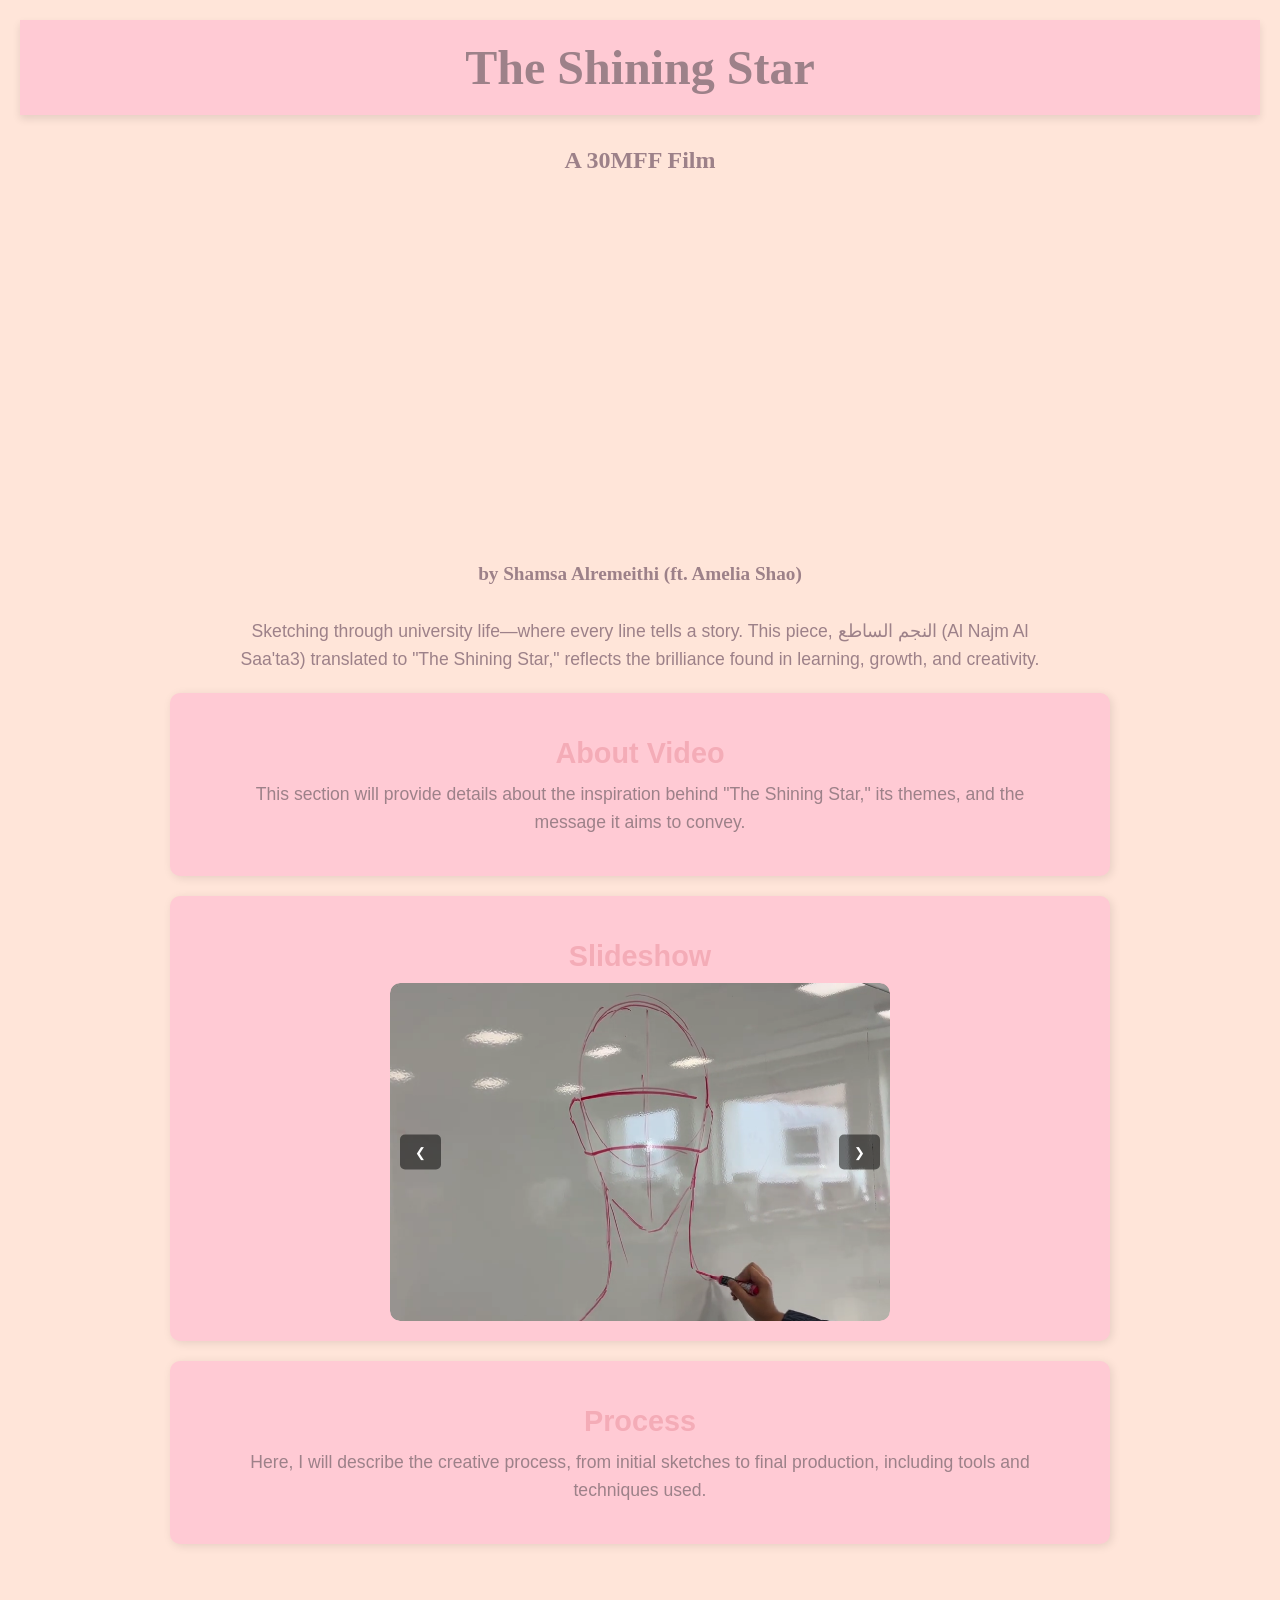
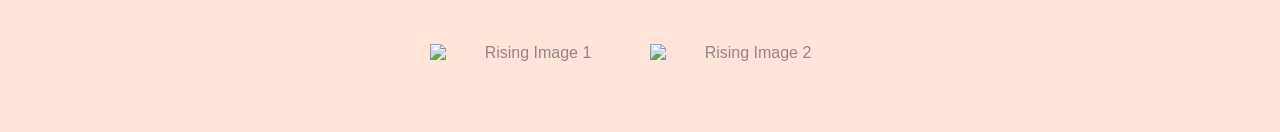
==== index.html @ 3c2cc691 "Update Files" ====
<!DOCTYPE html>
<html lang="en">
<head>
    <meta charset="UTF-8">
    <meta name="viewport" content="width=device-width, initial-scale=1.0">
    <title>The Shining Star</title>
    <link rel="stylesheet" href="style.css">
</head>
<body>

    <!-- Pink Banner -->
    <div class="banner">
        <h1>The Shining Star</h1>
    </div>

    <center><h4>A 30MFF Film</h4></center>

    <center>
        <iframe width="560" height="315" src="https://www.youtube.com/embed/K5BdJ549cKo" 
                title="YouTube video player" frameborder="0" 
                allow="accelerometer; autoplay; clipboard-write; encrypted-media; gyroscope; picture-in-picture; web-share" 
                referrerpolicy="strict-origin-when-cross-origin" allowfullscreen>
        </iframe>
    </center>

    <center><h5>by Shamsa Alremeithi (ft. Amelia Shao)</h5></center>

    <center>
        <p>
            Sketching through university life—where every line tells a story. 
            This piece, النجم الساطع (Al Najm Al Saa'ta3) translated to "The Shining Star," 
            reflects the brilliance found in learning, growth, and creativity.
        </p>
    </center>

    <!-- Sections -->
    <div class="section">
        <h2>About Video</h2>
        <p>
            This section will provide details about the inspiration behind "The Shining Star," 
            its themes, and the message it aims to convey.
        </p>
    </div>

    <div class="section">
        <h2>Slideshow</h2>
        <div class="slideshow-container">
            <img class="slide" src="Process1.png" alt="Slide 1">
            <img class="slide" src="Process2.png" alt="Slide 2">
            <img class="slide" src="Final_Drawing.png" alt="Slide 3">
            <button class="prev" onclick="changeSlide(-1)">&#10094;</button>
            <button class="next" onclick="changeSlide(1)">&#10095;</button>
        </div>
    </div>
   
    <script src="script.js"></script>
    
    <div class="section">
        <h2>Process</h2>
        <p>
            Here, I will describe the creative process, from initial sketches to final production, 
            including tools and techniques used.
        </p>
    </div>
    
    <div class="rising-images">
        <img class="rising" src="images/rise1.jpg" alt="Rising Image 1">
        <img class="rising" src="images/rise2.jpg" alt="Rising Image 2">
    </div>
    
    

</body>
</html>
---- style.css ----
/* General Styling */
body {
    background-color: #FFE5D9;
    color: #9D8189;
    font-family: Calibri, sans-serif;
    margin: 0;
    padding: 20px;
    text-align: center;
    position: relative; /* Ensures that the stars are positioned relative to the body */
}

/* Banner Styling */
.banner {
    background-color: #FFCAD4;
    padding: 20px 0;
    margin: 0;
    box-shadow: 0px 4px 8px rgba(0, 0, 0, 0.1);
}

.banner h1 {
    font-family: Georgia, serif;
    font-size: 3rem;
    color: #9D8189;
    margin: 0;
}

/* Other Styling (unchanged) */
h4, h5 {
    font-family: Georgia, serif;
    color: #9D8189;
}

h4 {
    font-size: 1.5rem;
    margin-bottom: 20px;
}

h5 {
    font-size: 1.2rem;
    margin-top: 10px;
}

p {
    font-size: 1.1rem;
    line-height: 1.6;
    max-width: 800px;
    margin: 0 auto 20px auto;
}

iframe {
    margin: 20px 0;
}

.section {
    background-color: #FFCAD4;
    padding: 20px;
    border-radius: 10px;
    margin: 20px auto;
    max-width: 900px;
    box-shadow: 2px 2px 10px rgba(0, 0, 0, 0.1);
}

.section h2 {
    font-size: 1.8rem;
    color: #F4ACB7;
    margin-bottom: 10px;
}


.slideshow-container {
    position: relative;
    max-width: 500px; /* Adjust the width to make it smaller */
    height: auto; /* Keeps aspect ratio */
    margin: auto;
    overflow: hidden;
    border-radius: 10px;
}

.slide {
    width: 100%; /* Makes the image fit inside the container */
    height: auto; /* Keeps the image proportionate */
    border-radius: 10px;
}

/* Navigation buttons */
.prev, .next {
    position: absolute;
    top: 50%;
    transform: translateY(-50%);
    background-color: rgba(0, 0, 0, 0.5);
    color: white;
    border: none;
    padding: 10px 15px;
    cursor: pointer;
    border-radius: 5px;
}

.prev {
    left: 10px;
}

.next {
    right: 10px;
}

.prev:hover, .next:hover {
    background-color: rgba(0, 0, 0, 0.8);
}



.rising-images {
    display: flex;
    justify-content: center;
    gap: 20px;
    margin-top: 100px;
    padding-bottom: 50px;
}

.rising {
    width: 200px; /* Adjust size as needed */
    opacity: 0;
    transform: translateY(100px); /* Start below the viewport */
    transition: all 1s ease-out;
}

.rising.show {
    opacity: 1;
    transform: translateY(0);
}
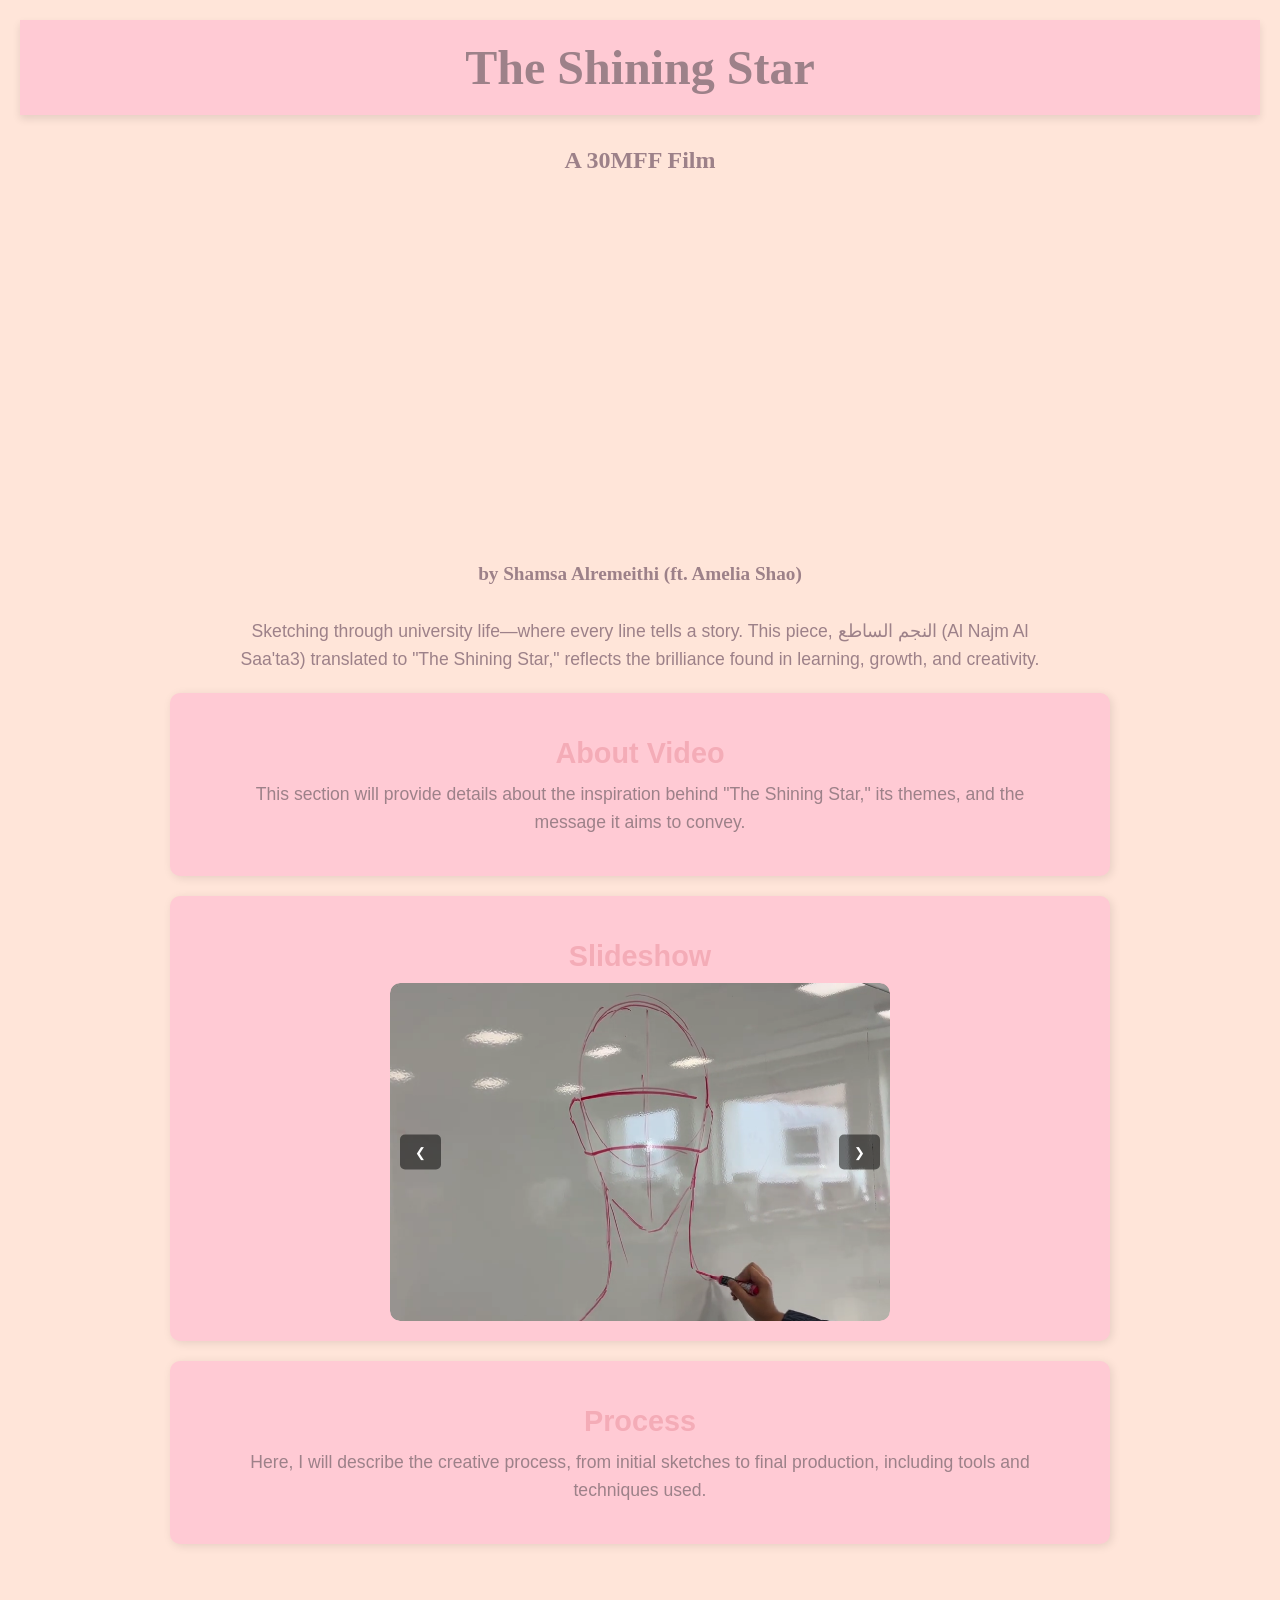
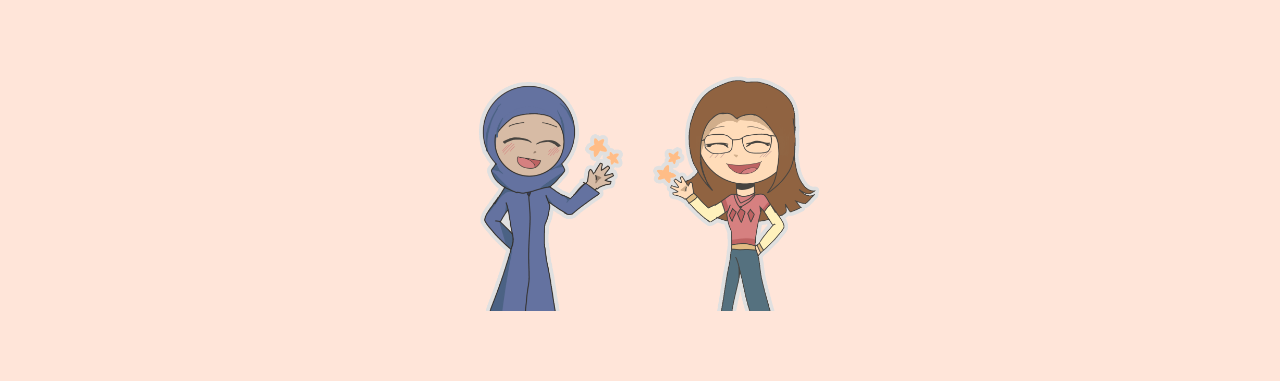
==== commit 1b2525a8: "Add/Update files" ====
--- a/index.html
+++ b/index.html
@@ -64,8 +64,8 @@
     </div>
     
     <div class="rising-images">
-        <img class="rising" src="images/rise1.jpg" alt="Rising Image 1">
-        <img class="rising" src="images/rise2.jpg" alt="Rising Image 2">
+        <img class="rising" src="Shamsa.PNG" alt="Rising Image 1">
+        <img class="rising" src="Amelia.PNG" alt="Rising Image 2">
     </div>
     
     
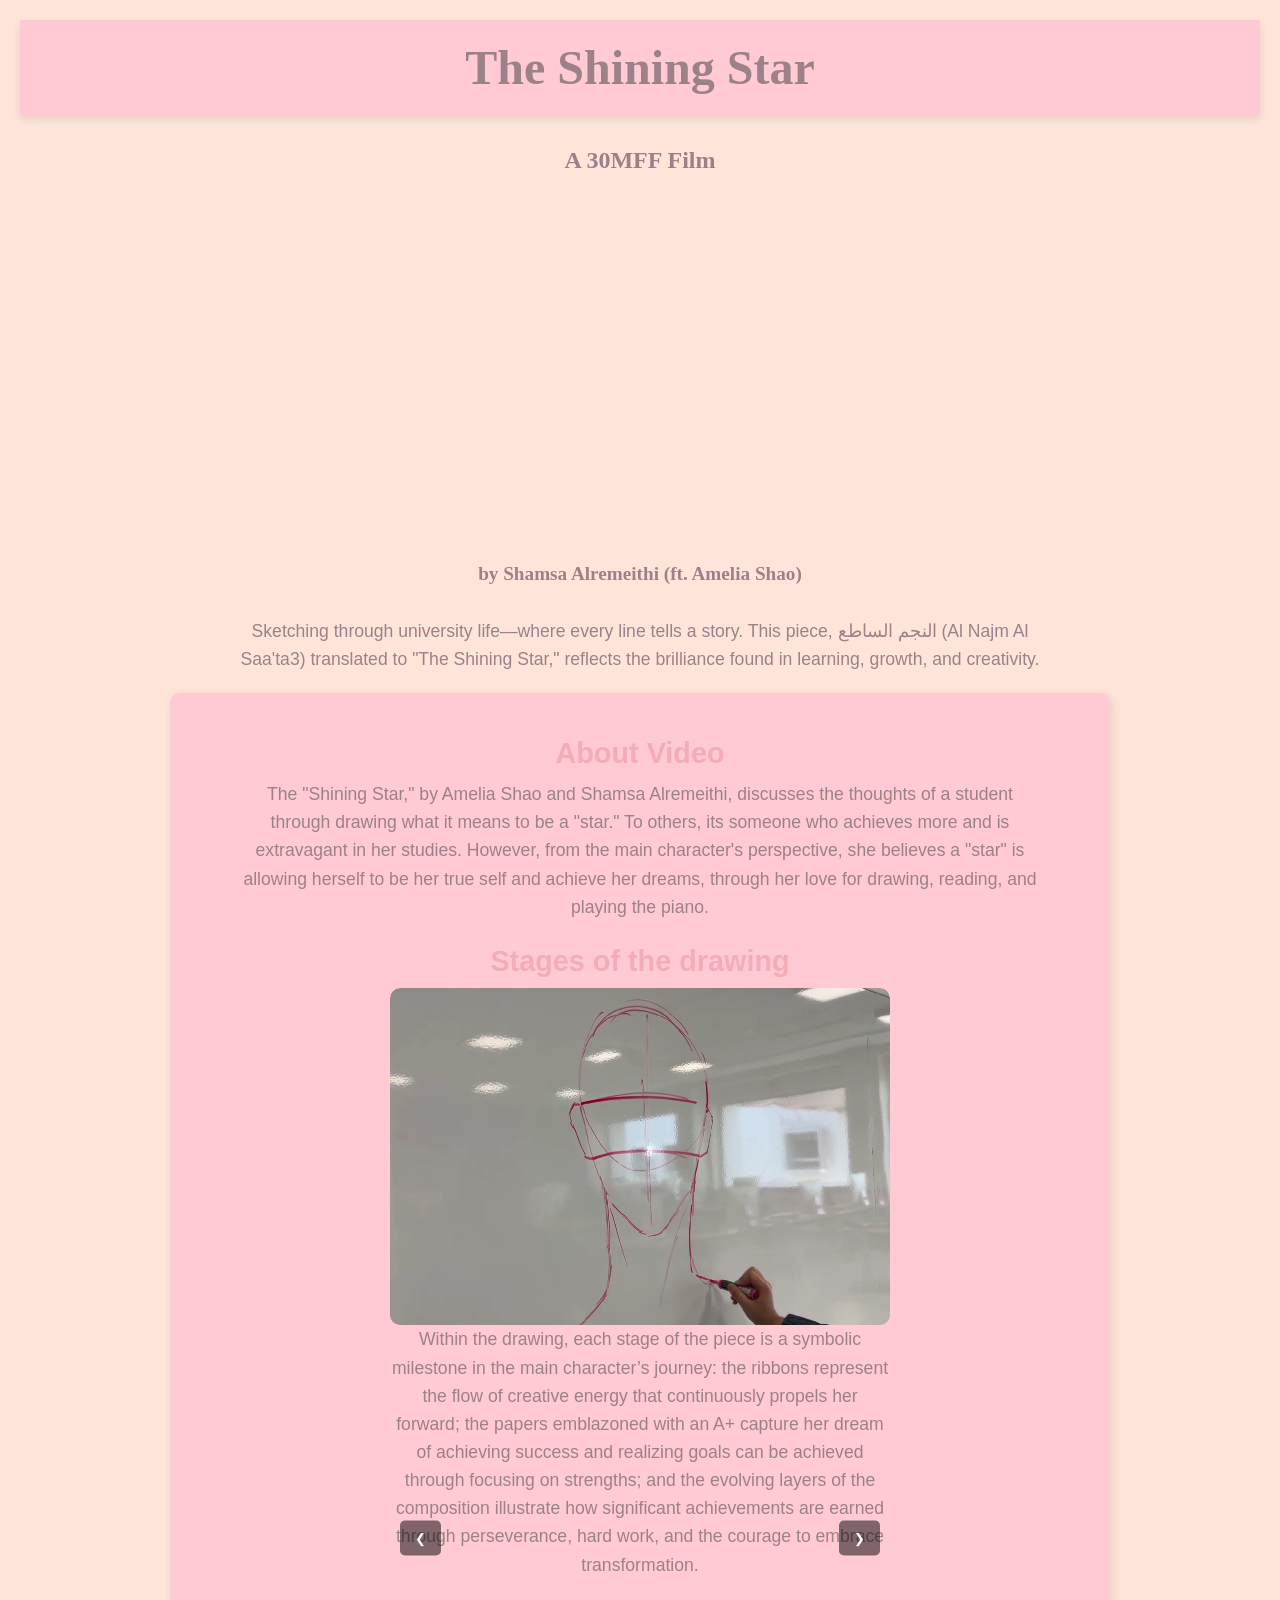
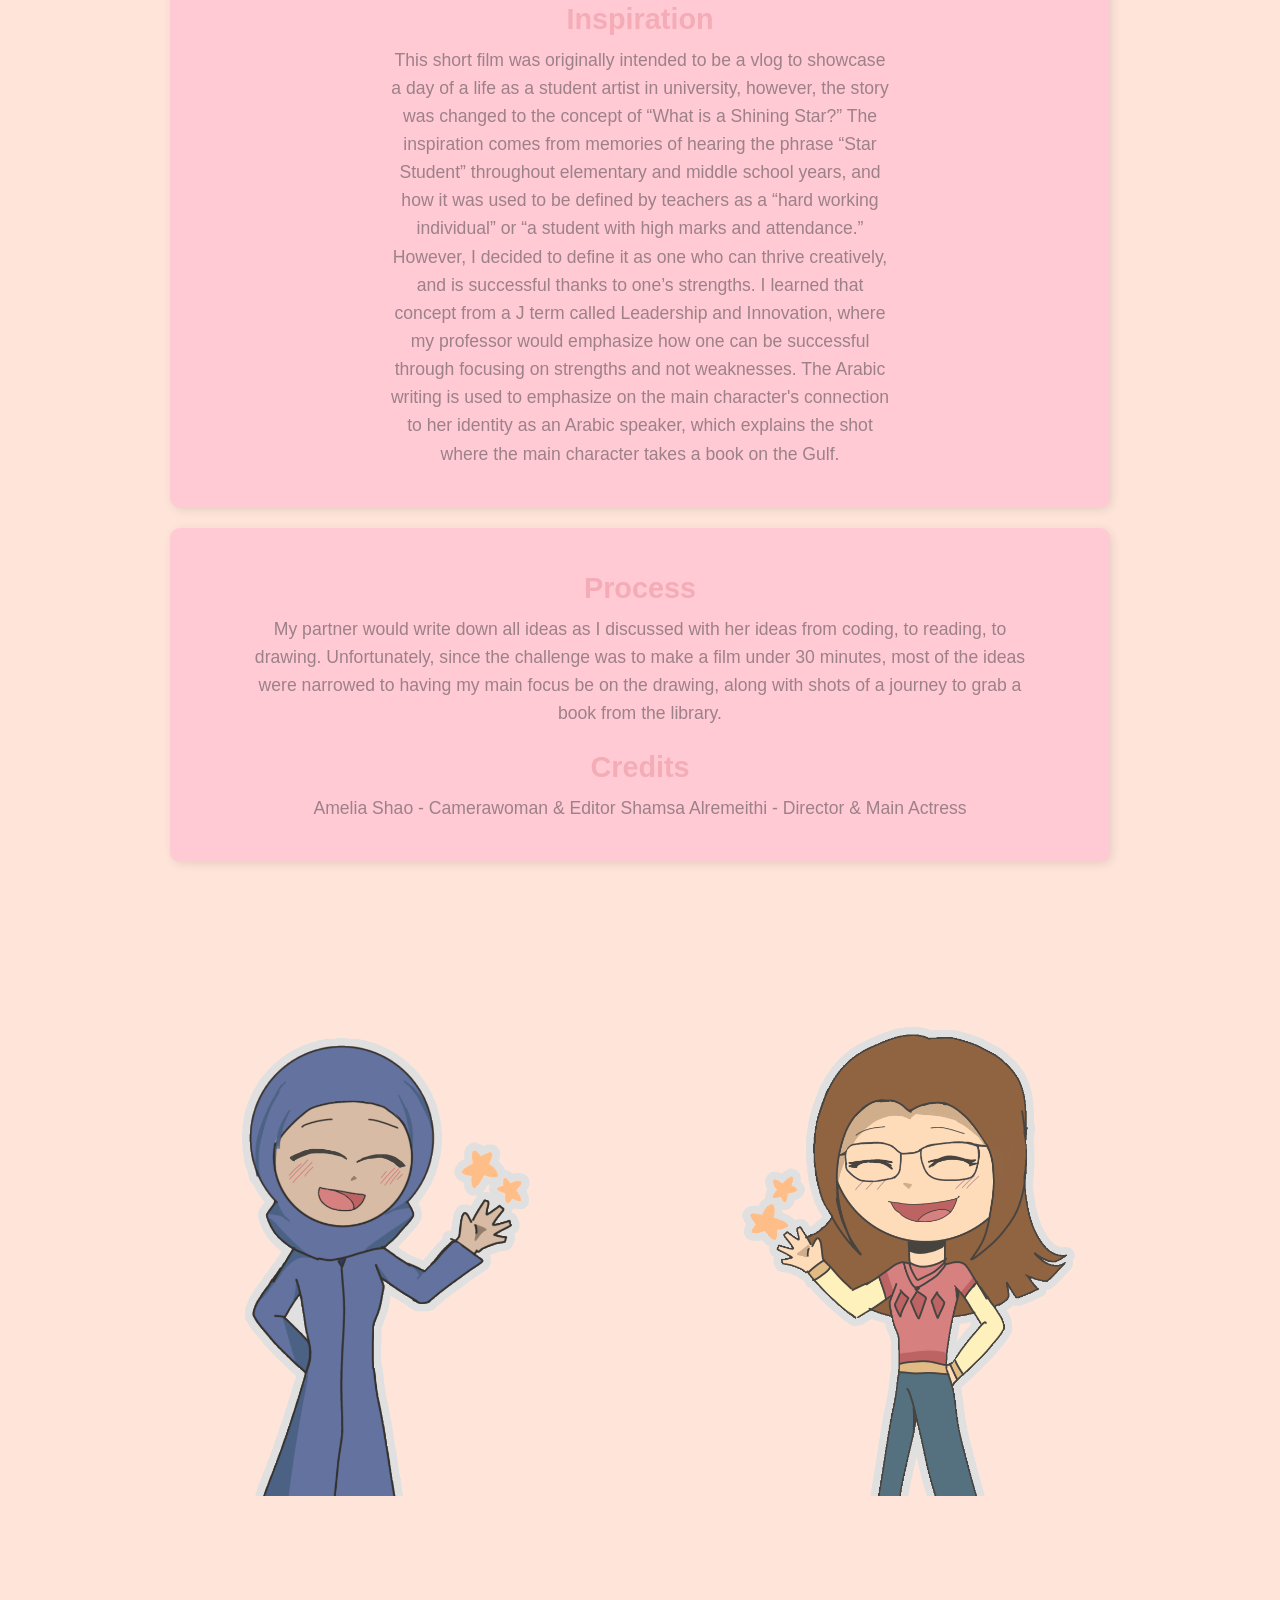
==== commit 9647fa8a: "Update index.html" ====
--- a/index.html
+++ b/index.html
@@ -37,19 +37,39 @@
     <div class="section">
         <h2>About Video</h2>
         <p>
-            This section will provide details about the inspiration behind "The Shining Star," 
-            its themes, and the message it aims to convey.
+            The "Shining Star," by Amelia Shao and Shamsa Alremeithi, discusses the thoughts of a student through drawing what 
+            it means to be a "star." To others, its someone who achieves more and is extravagant in her studies. 
+            However, from the main character's perspective, she believes a "star" is allowing herself to be her true self and achieve her dreams, 
+            through her love for drawing, reading, and playing the piano.
         </p>
-    </div>
-
-    <div class="section">
-        <h2>Slideshow</h2>
+        <h2>Stages of the drawing</h2>
         <div class="slideshow-container">
             <img class="slide" src="Process1.png" alt="Slide 1">
             <img class="slide" src="Process2.png" alt="Slide 2">
             <img class="slide" src="Final_Drawing.png" alt="Slide 3">
             <button class="prev" onclick="changeSlide(-1)">&#10094;</button>
             <button class="next" onclick="changeSlide(1)">&#10095;</button>
+        <p>
+            Within the drawing, each stage of the piece is a symbolic milestone in the main character’s journey: 
+            the ribbons represent the flow of creative energy that continuously propels her forward; 
+            the papers emblazoned with an A+ capture her dream of achieving success and realizing goals can be achieved through focusing on strengths; 
+            and the evolving layers of the composition illustrate how significant achievements are earned through perseverance, hard work, and the courage to embrace transformation.
+        </p>
+        <h2>Inspiration</h2>
+        <p>
+            This short film was originally intended to be a vlog to showcase a day of a life as a student artist in university, 
+            however, the story was changed to the concept of “What is a Shining Star?” 
+            The inspiration comes from memories of hearing the phrase “Star Student” throughout elementary and middle school years, 
+            and how it was used to be defined by teachers as a “hard working individual” or “a student with high marks and attendance.” 
+            However, I decided to define it as one who can thrive creatively, and is successful thanks to one’s strengths. 
+            I learned that concept from a J term called Leadership and Innovation, 
+            where my professor would emphasize how one can be successful through focusing on strengths and not weaknesses.
+            
+            The Arabic writing is used to emphasize on the main character's connection to her identity as an Arabic speaker, 
+            which explains the shot where the main character takes a book on the Gulf.
+
+        </p>
+            
         </div>
     </div>
    
@@ -58,8 +78,16 @@
     <div class="section">
         <h2>Process</h2>
         <p>
-            Here, I will describe the creative process, from initial sketches to final production, 
-            including tools and techniques used.
+            My partner would write down all ideas as I discussed with her ideas from coding, to reading, to drawing. 
+            Unfortunately, since the challenge was to make a film under 30 minutes, 
+            most of the ideas were narrowed to having my main focus be on the drawing, 
+            along with shots of a journey to grab a book from the library.
+
+        </p>
+        <h2>Credits</h2>
+        <p>
+            Amelia Shao - Camerawoman & Editor
+            Shamsa Alremeithi - Director & Main Actress 
         </p>
     </div>
     
--- a/style.css
+++ b/style.css
@@ -109,22 +109,33 @@
 
 
 
+
+
+
 .rising-images {
     display: flex;
-    justify-content: center;
-    gap: 20px;
-    margin-top: 100px;
+    justify-content: space-between;
+    align-items: center;
+    max-width: 80%;
+    margin: 100px auto;
     padding-bottom: 50px;
 }
 
 .rising {
-    width: 200px; /* Adjust size as needed */
+    width: 400px; /* Adjust as needed */
     opacity: 0;
-    transform: translateY(100px); /* Start below the viewport */
     transition: all 1s ease-out;
+}
+
+.left {
+    transform: translateX(-100px) translateY(100px); /* Left-side animation */
+}
+
+.right {
+    transform: translateX(100px) translateY(100px); /* Right-side animation */
 }
 
 .rising.show {
     opacity: 1;
-    transform: translateY(0);
+    transform: translateX(0) translateY(0);
 }
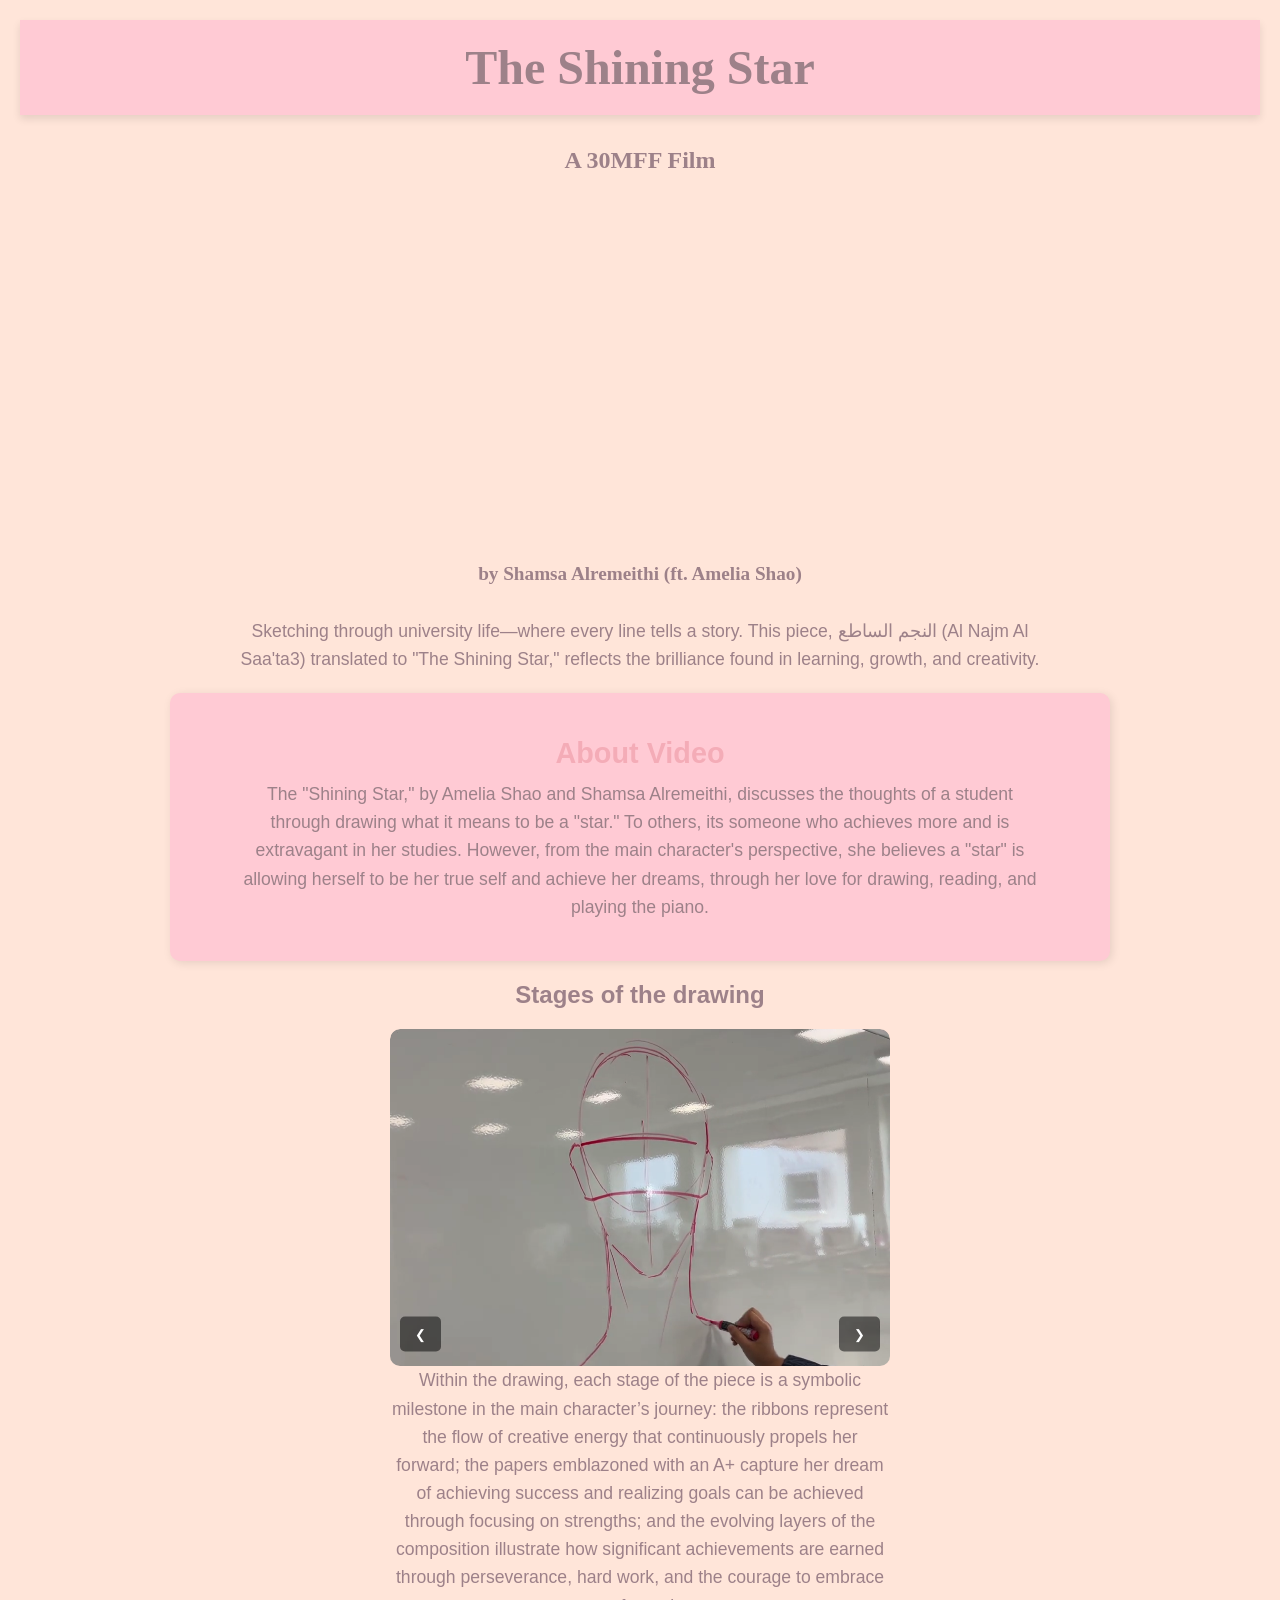
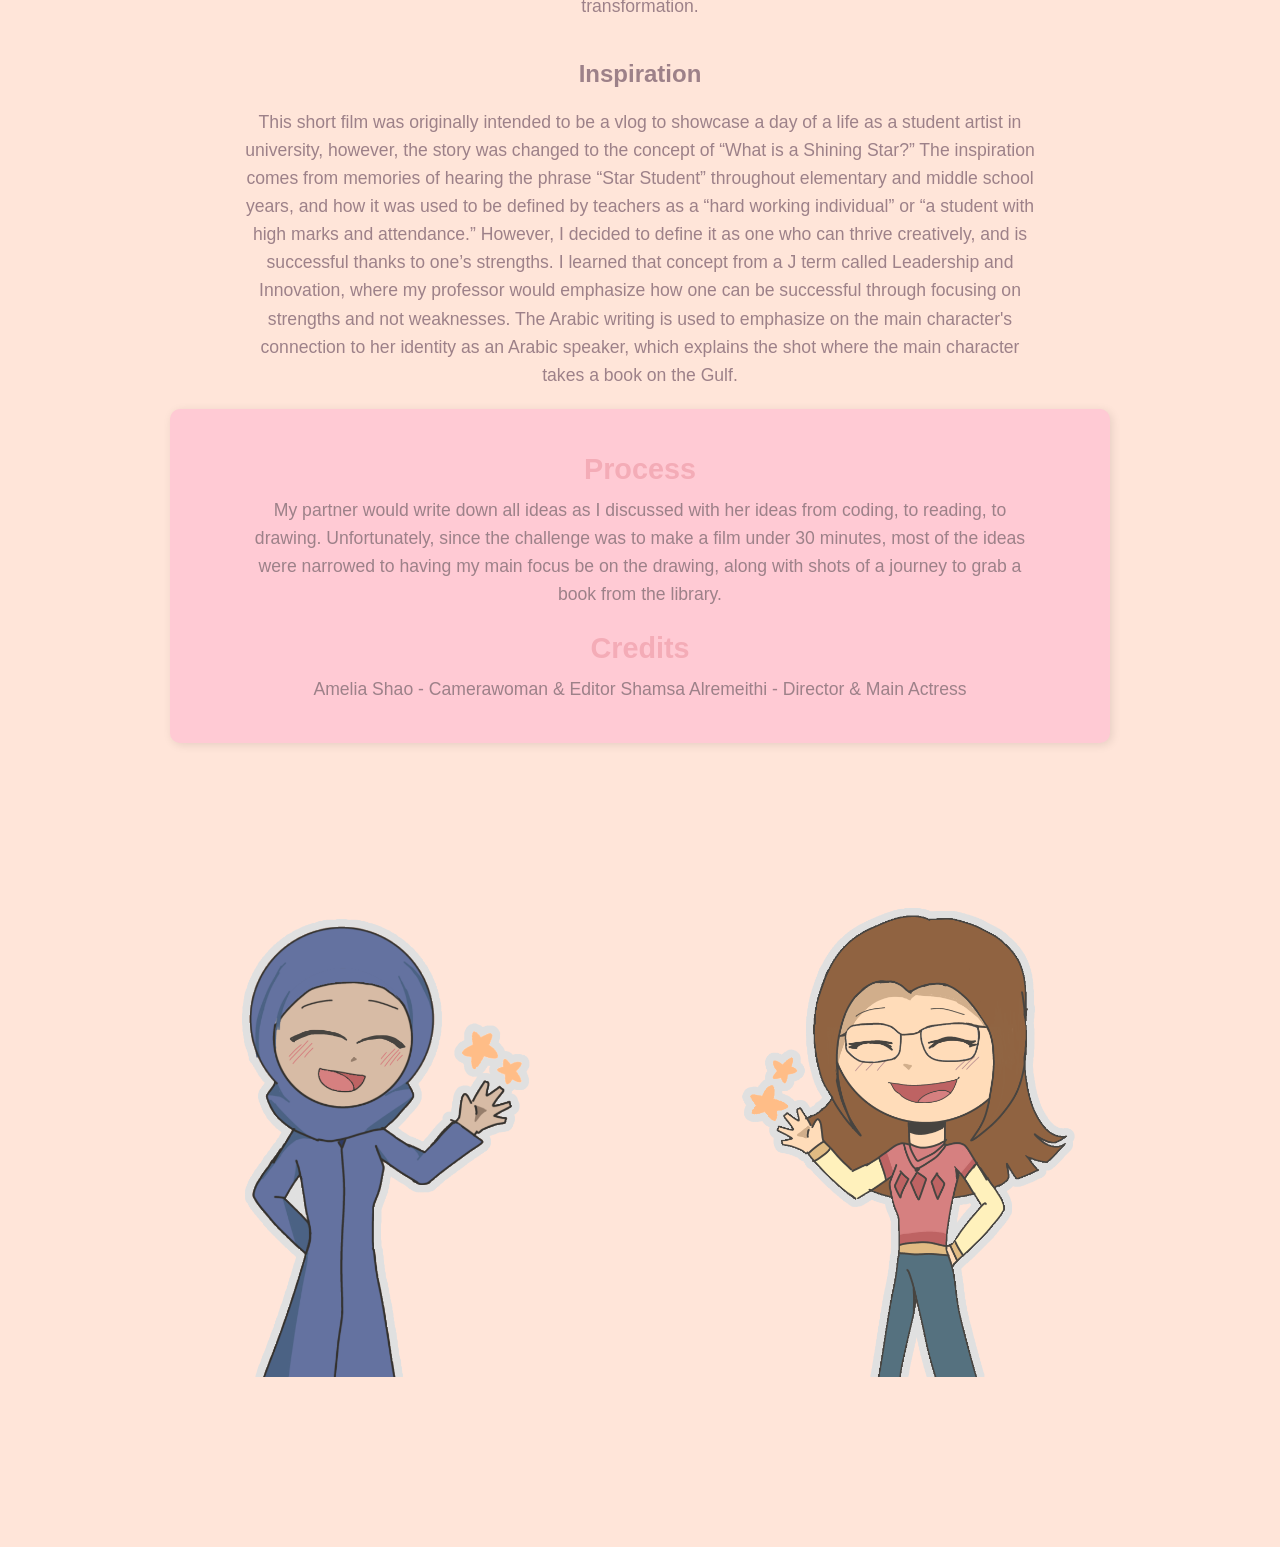
==== commit 83dcd9fb: "Update index.html" ====
--- a/index.html
+++ b/index.html
@@ -42,6 +42,9 @@
             However, from the main character's perspective, she believes a "star" is allowing herself to be her true self and achieve her dreams, 
             through her love for drawing, reading, and playing the piano.
         </p>
+
+    </div>
+
         <h2>Stages of the drawing</h2>
         <div class="slideshow-container">
             <img class="slide" src="Process1.png" alt="Slide 1">
@@ -49,12 +52,16 @@
             <img class="slide" src="Final_Drawing.png" alt="Slide 3">
             <button class="prev" onclick="changeSlide(-1)">&#10094;</button>
             <button class="next" onclick="changeSlide(1)">&#10095;</button>
-        <p>
+        
+        
+            <p>
             Within the drawing, each stage of the piece is a symbolic milestone in the main character’s journey: 
             the ribbons represent the flow of creative energy that continuously propels her forward; 
             the papers emblazoned with an A+ capture her dream of achieving success and realizing goals can be achieved through focusing on strengths; 
             and the evolving layers of the composition illustrate how significant achievements are earned through perseverance, hard work, and the courage to embrace transformation.
         </p>
+    </div>
+    
         <h2>Inspiration</h2>
         <p>
             This short film was originally intended to be a vlog to showcase a day of a life as a student artist in university, 
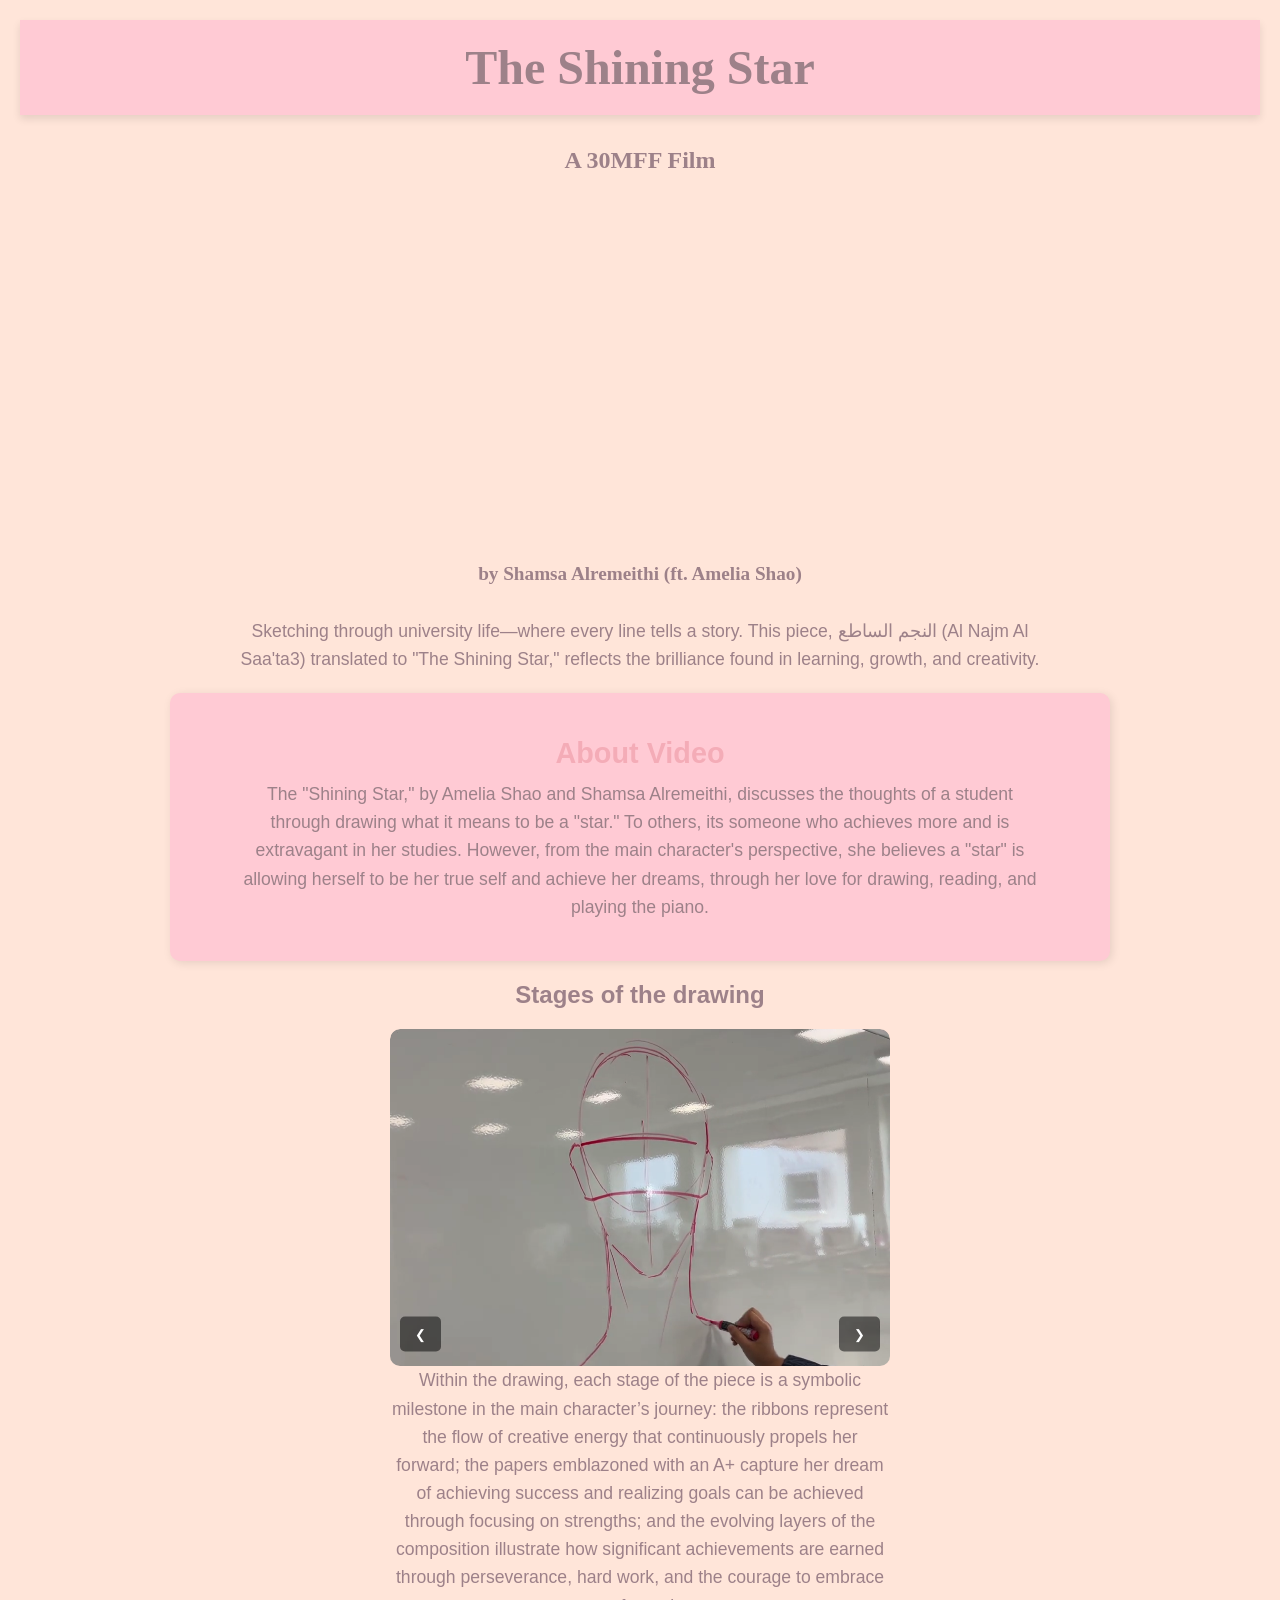
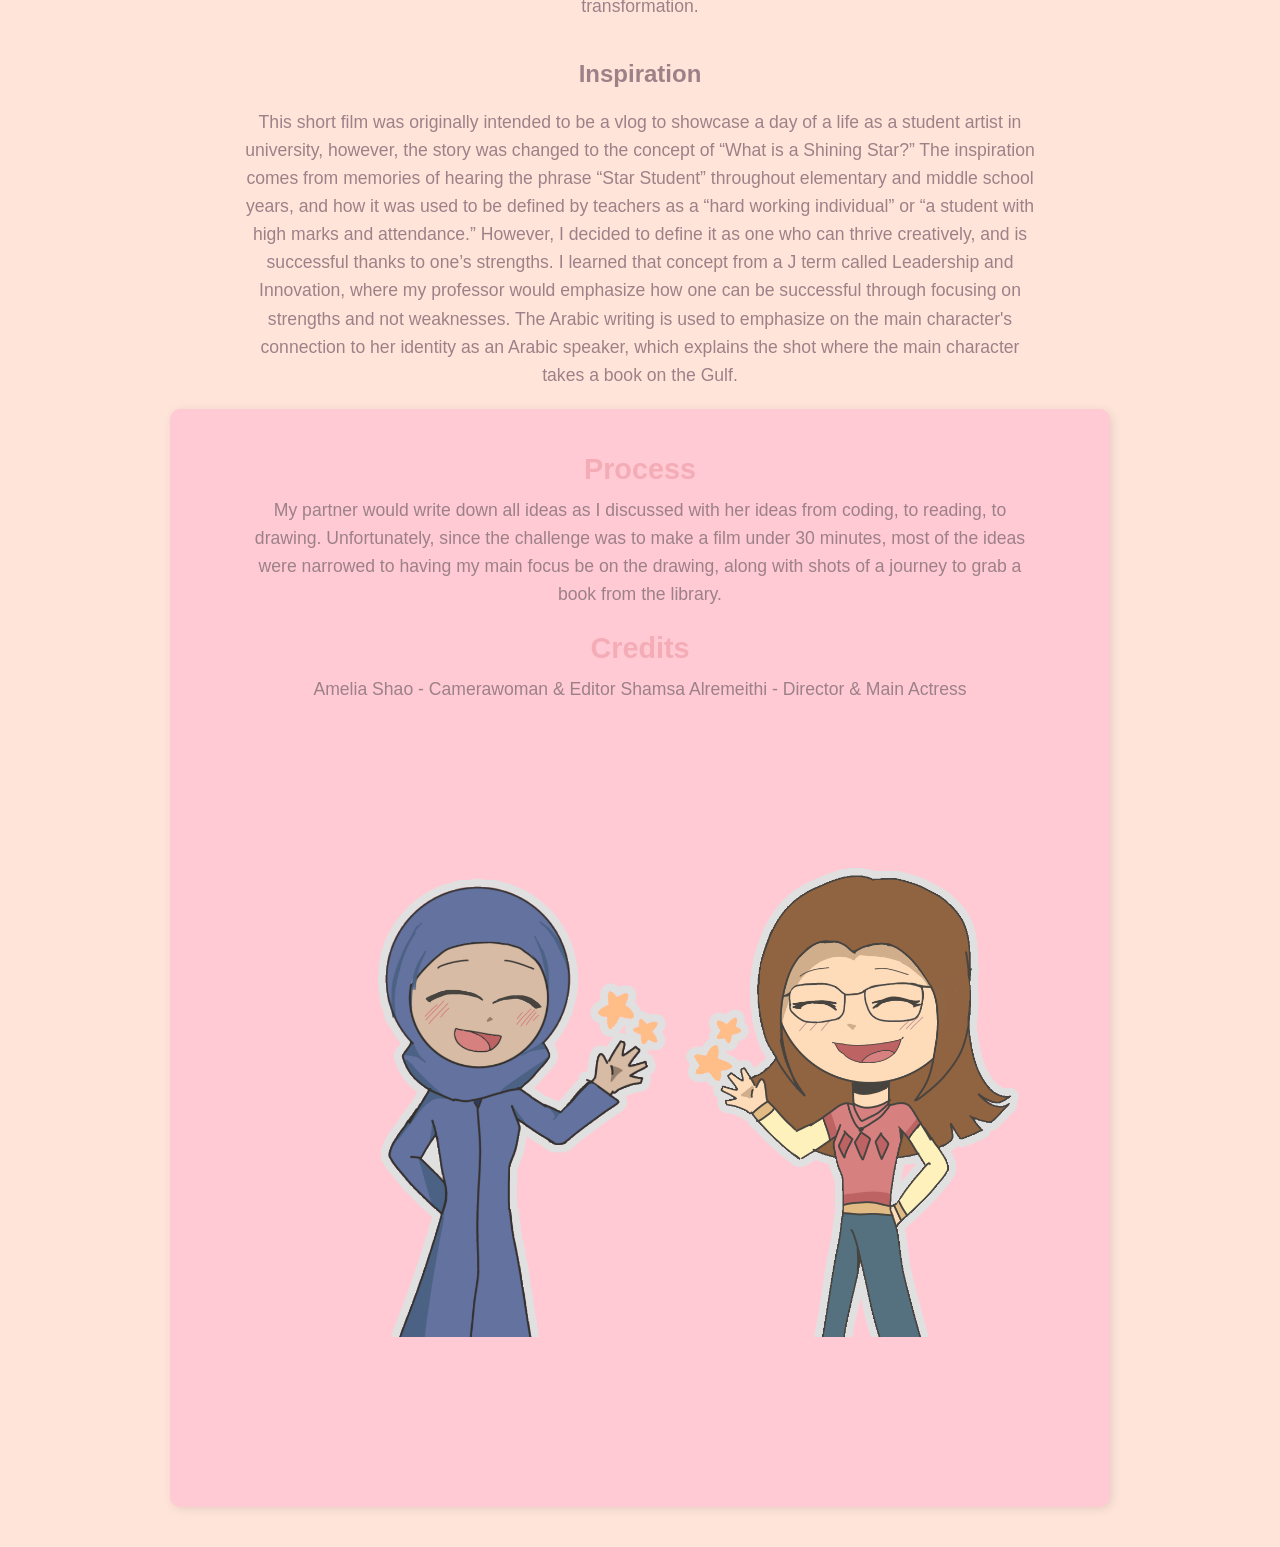
==== commit 01d3edf3: "Update index.html" ====
--- a/index.html
+++ b/index.html
@@ -45,6 +45,7 @@
 
     </div>
 
+    <div>
         <h2>Stages of the drawing</h2>
         <div class="slideshow-container">
             <img class="slide" src="Process1.png" alt="Slide 1">
@@ -61,7 +62,8 @@
             and the evolving layers of the composition illustrate how significant achievements are earned through perseverance, hard work, and the courage to embrace transformation.
         </p>
     </div>
-    
+
+    <div>
         <h2>Inspiration</h2>
         <p>
             This short film was originally intended to be a vlog to showcase a day of a life as a student artist in university, 
@@ -94,9 +96,10 @@
         <h2>Credits</h2>
         <p>
             Amelia Shao - Camerawoman & Editor
+
+
             Shamsa Alremeithi - Director & Main Actress 
         </p>
-    </div>
     
     <div class="rising-images">
         <img class="rising" src="Shamsa.PNG" alt="Rising Image 1">
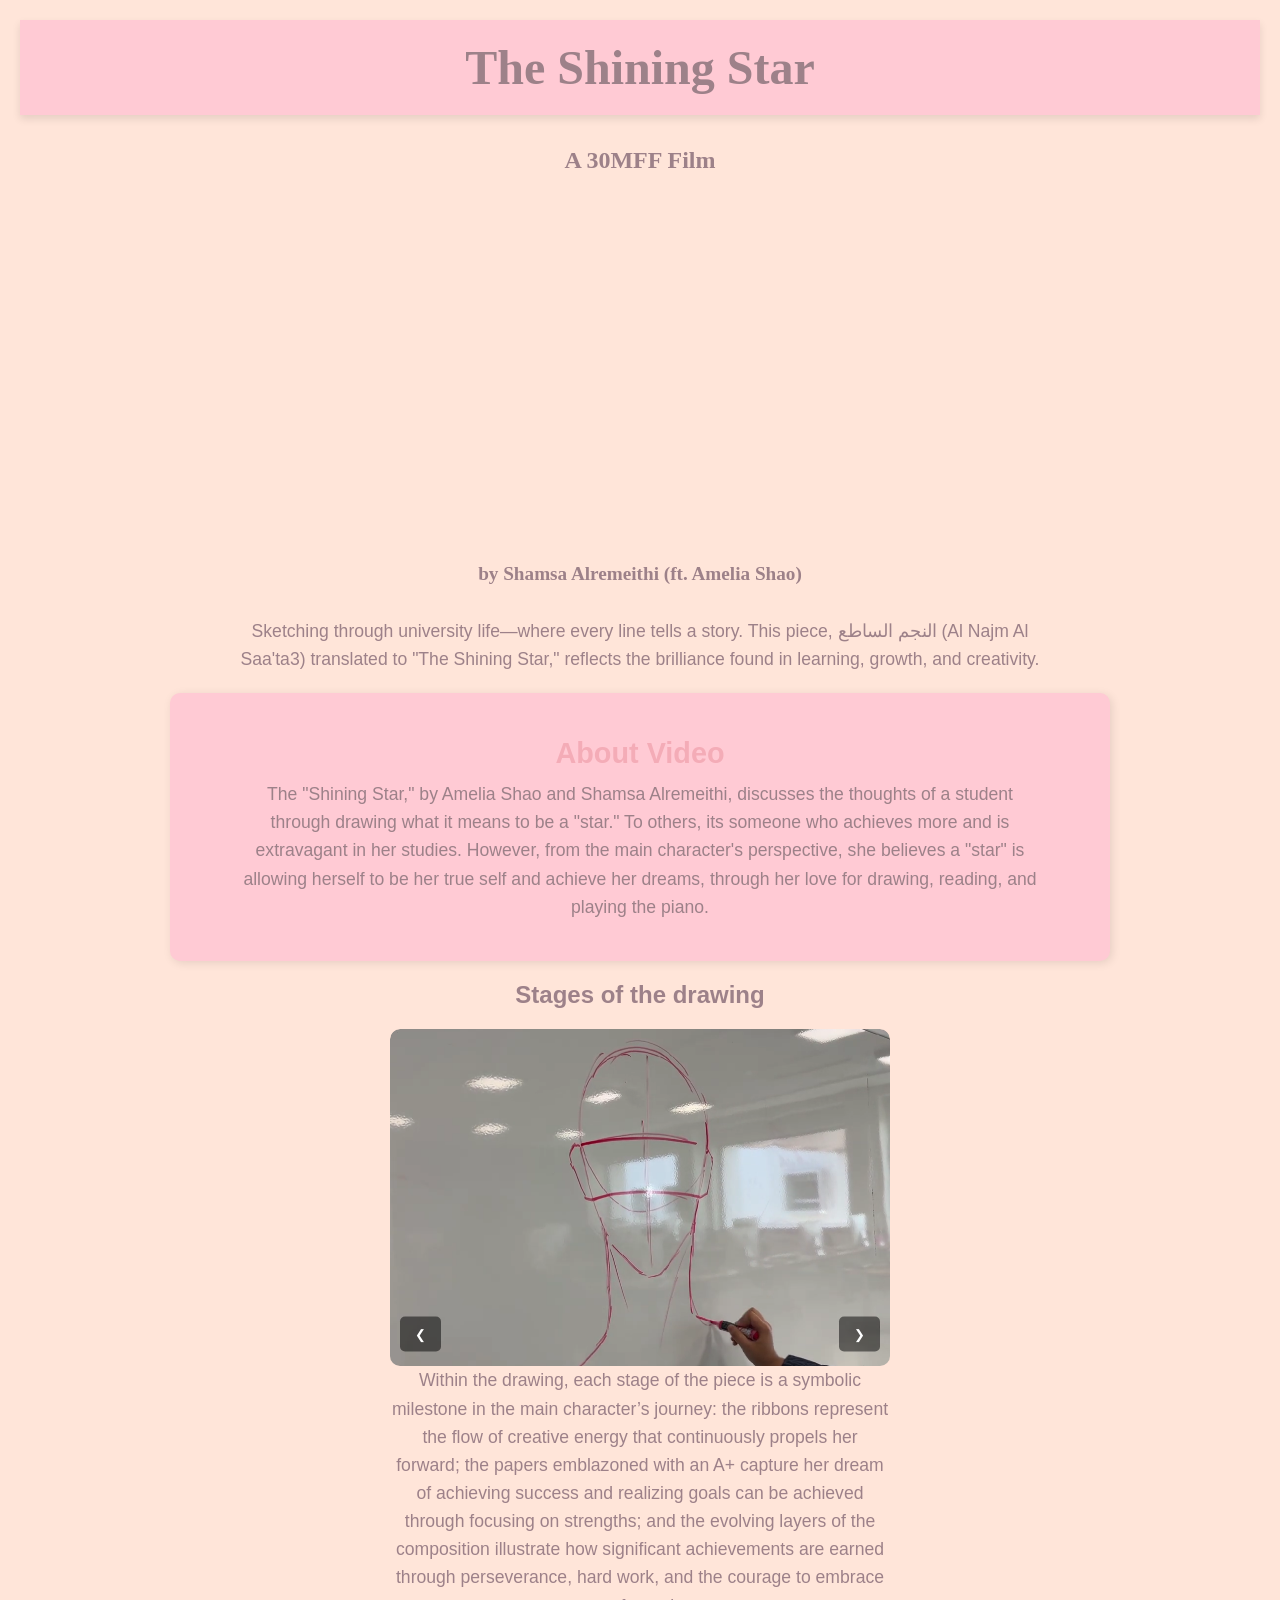
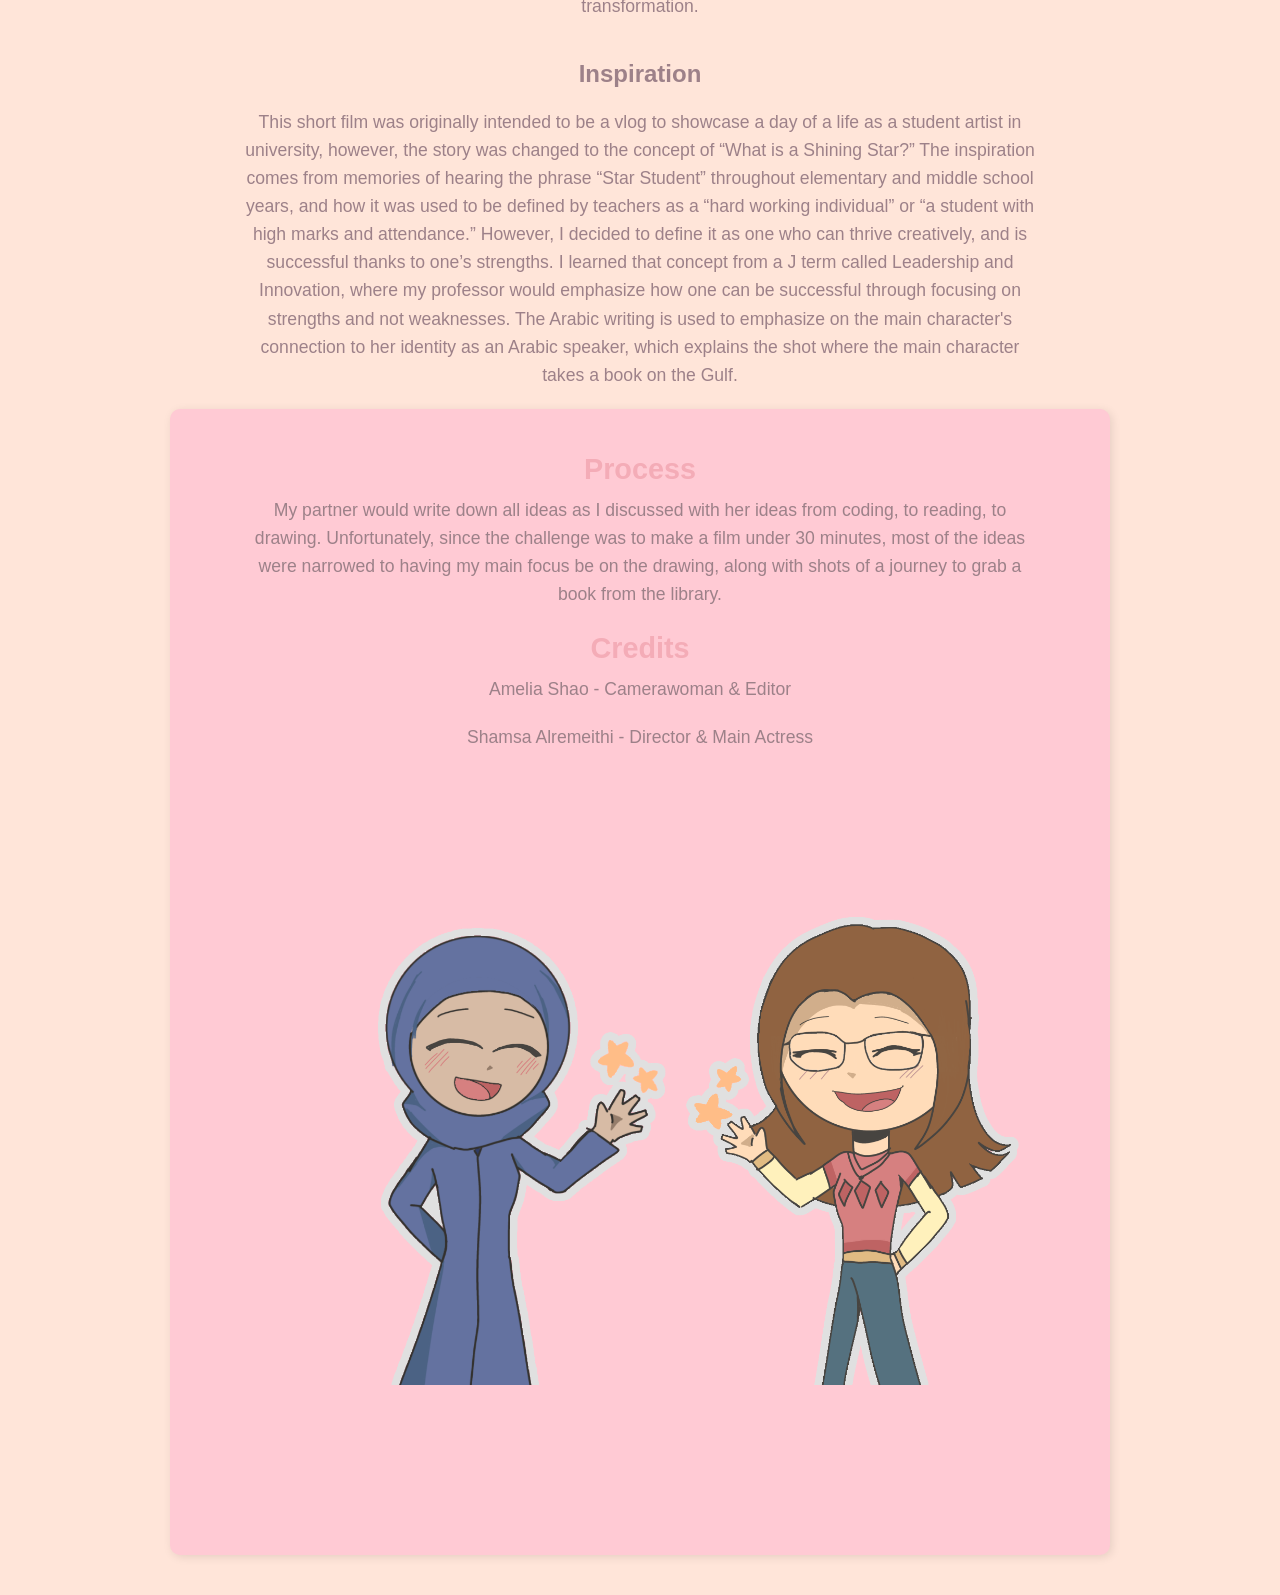
==== commit 62d7b0b4: "Update index.html" ====
--- a/index.html
+++ b/index.html
@@ -15,6 +15,7 @@
 
     <center><h4>A 30MFF Film</h4></center>
 
+    <!-- Youtube Video -->
     <center>
         <iframe width="560" height="315" src="https://www.youtube.com/embed/K5BdJ549cKo" 
                 title="YouTube video player" frameborder="0" 
@@ -81,9 +82,7 @@
             
         </div>
     </div>
-   
-    <script src="script.js"></script>
-    
+       
     <div class="section">
         <h2>Process</h2>
         <p>
@@ -96,17 +95,20 @@
         <h2>Credits</h2>
         <p>
             Amelia Shao - Camerawoman & Editor
-
-
+        </p>
+        <p>
             Shamsa Alremeithi - Director & Main Actress 
         </p>
     
+    <!-- Rising Images -->
+
     <div class="rising-images">
         <img class="rising" src="Shamsa.PNG" alt="Rising Image 1">
         <img class="rising" src="Amelia.PNG" alt="Rising Image 2">
     </div>
     
     
+    <script src="script.js"></script>
 
 </body>
 </html>
--- a/style.css
+++ b/style.css
@@ -1,4 +1,4 @@
-/* General Styling */
+/* General Style of the website */
 body {
     background-color: #FFE5D9;
     color: #9D8189;
@@ -6,10 +6,9 @@
     margin: 0;
     padding: 20px;
     text-align: center;
-    position: relative; /* Ensures that the stars are positioned relative to the body */
 }
 
-/* Banner Styling */
+/* Banner Style */
 .banner {
     background-color: #FFCAD4;
     padding: 20px 0;
@@ -108,9 +107,7 @@
 }
 
 
-
-
-
+/* Rising Images */
 
 .rising-images {
     display: flex;
@@ -122,7 +119,7 @@
 }
 
 .rising {
-    width: 400px; /* Adjust as needed */
+    width: 400px; 
     opacity: 0;
     transition: all 1s ease-out;
 }
